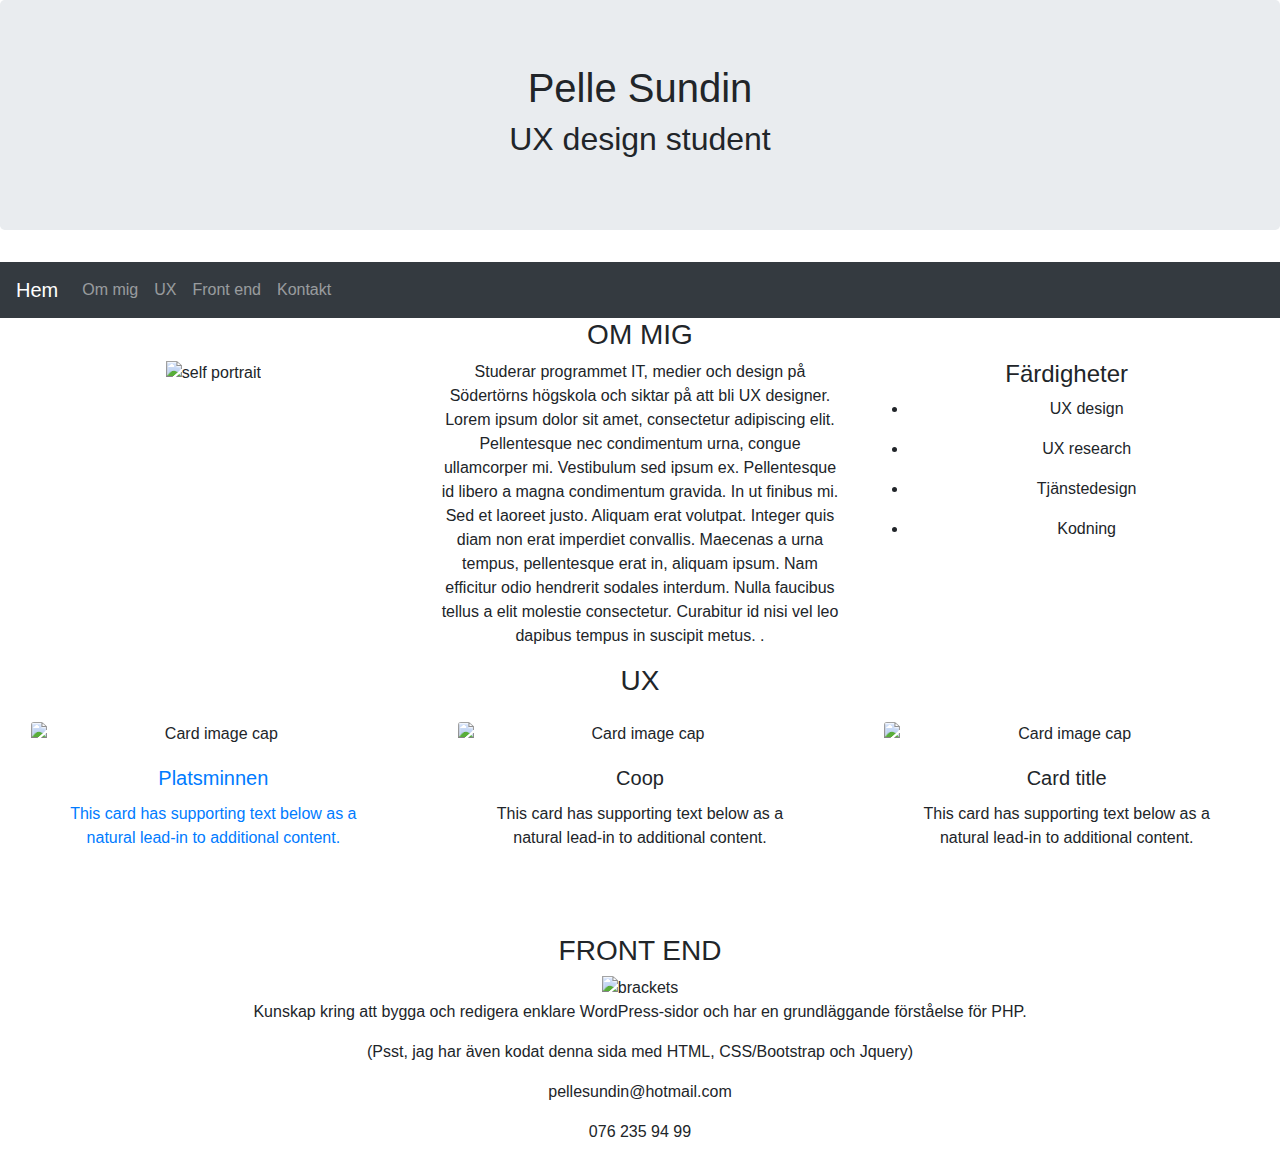
==== index.html @ eea547e1 "html upload" ====
<!doctype html>
<html lang="sv">

<head>
    <!-- Required meta tags -->
    <meta charset="utf-8">
    <meta name="viewport" content="width=device-width, initial-scale=1, shrink-to-fit=no">
    <title>Pelle Sundin</title>
    <link rel="stylesheet" href="style.css" />
    <!-- Latest compiled and minified CSS -->
    <link rel="stylesheet" href="https://maxcdn.bootstrapcdn.com/bootstrap/4.1.3/css/bootstrap.min.css">

    <!-- jQuery library -->
    <script src="https://ajax.googleapis.com/ajax/libs/jquery/3.3.1/jquery.min.js"></script>

    <!-- Popper JS -->
    <script src="https://cdnjs.cloudflare.com/ajax/libs/popper.js/1.14.3/umd/popper.min.js"></script>

    <!-- Latest compiled JavaScript -->
    <script src="https://maxcdn.bootstrapcdn.com/bootstrap/4.1.3/js/bootstrap.min.js"></script>
    <script src="myscripts.js"></script>
</head>

<body>
    <div id="header" class="jumbotron text-center">
        
        <h1>Pelle Sundin</h1>
        <h2>UX design student</h2>
    </div>

    <nav class="navbar navbar-expand-sm bg-dark navbar-dark sticky-top">
        <button class="navbar-toggler" type="button" data-toggle="collapse" data-target="#collapsibleNavbar">
            <span class="navbar-toggler-icon"></span>
        </button>
        <div class="collapse navbar-collapse" id="collapsibleNavbar">
            <a class="navbar-brand" href="#">Hem</a>
            <ul class="navbar-nav">
                <li class="nav-item"><a class="nav-link" href="#about">Om mig</a></li>
                <li class="nav-item"><a class="nav-link" href="#ux">UX</a></li>
                <li class="nav-item"><a class="nav-link" href="#code">Front end</a></li>
                <li class="nav-item"><a class="nav-link" href="#kontakt">Kontakt</a></li>
            </ul>
        </div>
    </nav>


    <div id="about" class="container-fluid text-center">
        <h3>OM MIG</h3>
            <div class="row fadein">
                <div class="col-sm-4 text-center front-content-3-col">
                    <img id="profilePic" src="pelle.png" alt="self portrait">
                </div>
            <div class="col-sm-4 text-center front-content-3-col">
                <p id="aboutP">Studerar programmet IT, medier och design på Södertörns högskola och siktar på att bli UX designer. Lorem
                    ipsum dolor sit amet, consectetur adipiscing elit. Pellentesque nec condimentum urna, congue ullamcorper
                    mi. Vestibulum sed ipsum ex. Pellentesque id libero a magna condimentum gravida. In ut finibus mi. Sed
                    et laoreet justo. Aliquam erat volutpat. Integer quis diam non erat imperdiet convallis. Maecenas a urna
                    tempus, pellentesque erat in, aliquam ipsum. Nam efficitur odio hendrerit sodales interdum. Nulla faucibus
                    tellus a elit molestie consectetur. Curabitur id nisi vel leo dapibus tempus in suscipit metus. .</p>
            </div>

            <div class="col-sm-4 front-content-3-col">
                <h4>Färdigheter</h4>
                <ul class="skills">
                    <li class="skill1"><p>UX design</p></li>
                    <li class="skill2"><p>UX research</p></li>
                    <li class="skill3"><p>Tjänstedesign</p></li>
                    <li class="skill4"><p>Kodning</p></li>
                </ul>
            </div>
        </div>
    </div>

    <div id="ux" class="container-fluid text-center">
        <h3>UX</h3>
        <div class="card-deck align-items-stretch">
              <div class="card shadow p-3 mb-5 bg-white rounded cardZoom border-0"> 
              <img  class="card-img-top" src="logos/platsminnen.png" alt="Card image cap">
              <div  class="card-body"><a href="ux1.html">
                <h5 class="card-title">Platsminnen</h5>
                <p class="card-text">This card has supporting text below as a natural lead-in to additional content.</p>
               
              </a> </div>
            </div>
            <div class="card shadow p-3 mb-5 bg-white rounded cardZoom border-0">
              <img id="coopImg" class="card-img-top" src="logos/coop.png" alt="Card image cap">
              <div class="card-body">
                <h5 class="card-title">Coop</h5>
                <p class="card-text">This card has supporting text below as a natural lead-in to additional content.</p>
              </div>
            </div>
            <div class="card shadow p-3 mb-5 bg-white rounded cardZoom border-0">
              <img class="card-img-top" src="logos/profile.png" alt="Card image cap">
              <div class="card-body">
                <h5 class="card-title">Card title</h5>
                <p class="card-text">This card has supporting text below as a natural lead-in to additional content.</p>
              </div>
            </div>
          </div>
    </div>
       <!-- <div class="row fadein">
            <div class="col-sm-4">
                <p>Studerar programmet IT, medier och design på Södertörns högskola och siktar på att bli UX designer.Studerar
                    programmet IT, medier och design på Södertörns högskola och siktar på att bli UX designer.Studerar programmet
                    IT, medier och design på Södertörns högskola och siktar på att bli UX designer.</p>
            </div>
        <div class="col-sm-4">
            <p>Studerar programmet IT, medier och design på Södertörns högskola och siktar på att bli UX designer.Studerar
                    programmet IT, medier och design på Södertörns högskola och siktar på att bli UX designer.Studerar programmet
                    IT, medier och design på Södertörns högskola och siktar på att bli UX designer.</p>
        </div>
        <div class="col-sm-4">
            <p>Studerar programmet IT, medier och design på Södertörns högskola och siktar på att bli UX designer.Studerar
                programmet IT, medier och design på Södertörns högskola och siktar på att bli UX designer.Studerar programmet
                IT, medier och design på Södertörns högskola och siktar på att bli UX designer.</p>
            </div>
        </div>
    </div> -->

    <div id="code" class="container-fluid text-center">
        <h3>FRONT END</h3>
        <div class="fadein">
            <img src="logos/code.png" alt="brackets">
            <p>Kunskap kring att bygga och redigera enklare WordPress-sidor och har en grundläggande förståelse för PHP.
                <br>
                <div class="fadein"><p>(Psst, jag har även kodat denna sida med HTML, CSS/Bootstrap och Jquery)</p>
            </div>
        </div>
    </div>      

    <footer class="container-fluid text-center">
        <p>pellesundin@hotmail.com</p>
        <p>076 235 94 99</p>
    </footer>
</body>

</html>
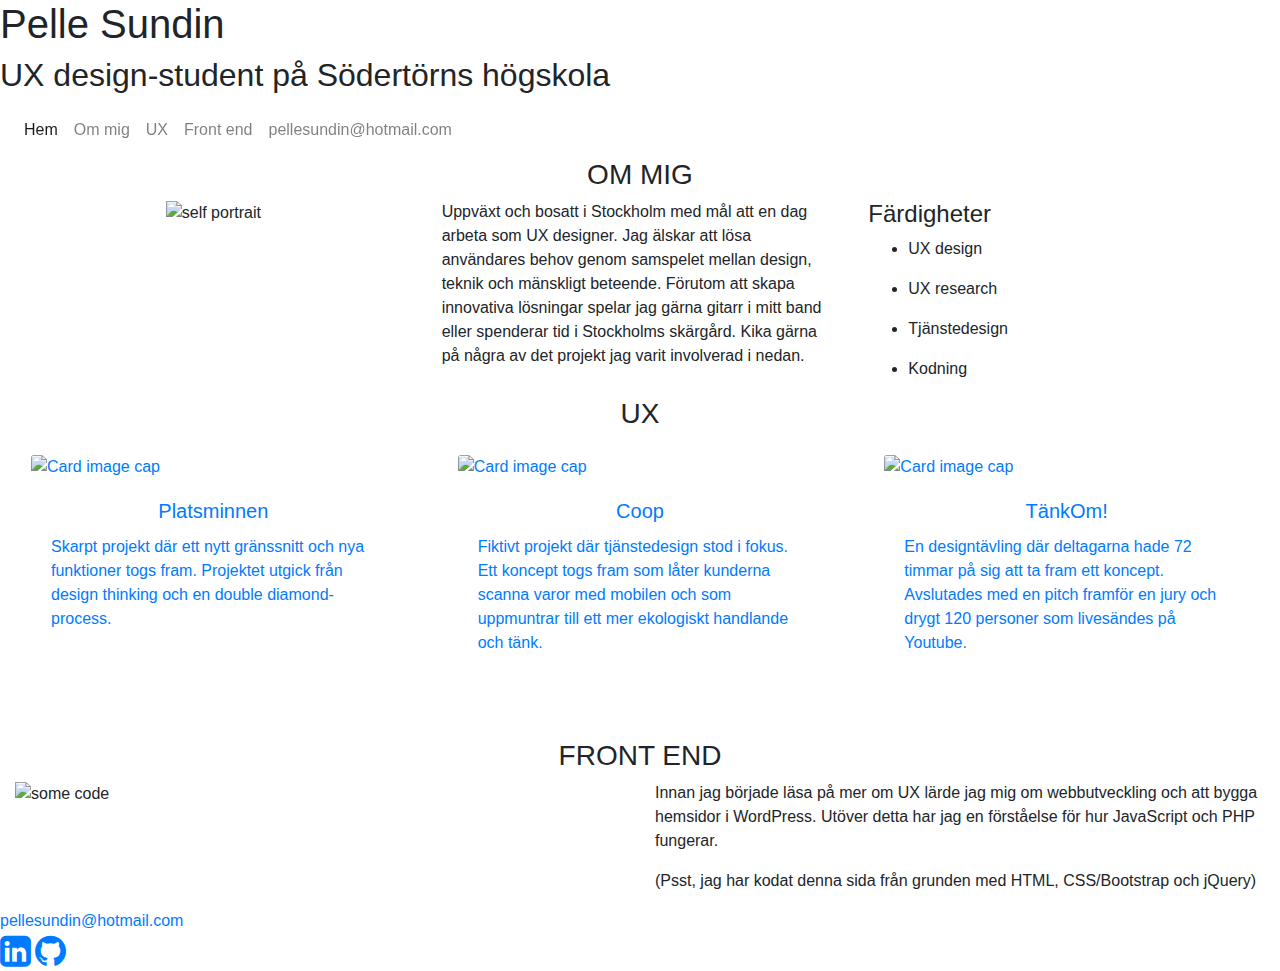
==== commit 1686ee6d: "html" ====
--- a/index.html
+++ b/index.html
@@ -7,6 +7,8 @@
     <meta name="viewport" content="width=device-width, initial-scale=1, shrink-to-fit=no">
     <title>Pelle Sundin</title>
     <link rel="stylesheet" href="style.css" />
+
+    <link rel="stylesheet" href="https://cdnjs.cloudflare.com/ajax/libs/font-awesome/4.7.0/css/font-awesome.min.css">
     <!-- Latest compiled and minified CSS -->
     <link rel="stylesheet" href="https://maxcdn.bootstrapcdn.com/bootstrap/4.1.3/css/bootstrap.min.css">
 
@@ -19,44 +21,49 @@
     <!-- Latest compiled JavaScript -->
     <script src="https://maxcdn.bootstrapcdn.com/bootstrap/4.1.3/js/bootstrap.min.js"></script>
     <script src="myscripts.js"></script>
+    <link href="https://fonts.googleapis.com/css?family=Nunito" rel="stylesheet">
+    <link href="https://fonts.googleapis.com/css?family=Slabo+27px" rel="stylesheet">
 </head>
 
-<body>
-    <div id="header" class="jumbotron text-center">
-        
-        <h1>Pelle Sundin</h1>
-        <h2>UX design student</h2>
+<body data-spy="scroll" data-target=".navbar" data-offset="50">
+    
+   <div id ="headerPoint" class="header headerFade">
+       <div class="headerText">
+            <h1>Pelle Sundin</h1>
+            <h2>UX design-student på Södertörns högskola</h2>
+       </div>
     </div>
 
-    <nav class="navbar navbar-expand-sm bg-dark navbar-dark sticky-top">
+    <nav class="navbar navbar-expand-sm navbar-light sticky-top navFade">
         <button class="navbar-toggler" type="button" data-toggle="collapse" data-target="#collapsibleNavbar">
             <span class="navbar-toggler-icon"></span>
         </button>
         <div class="collapse navbar-collapse" id="collapsibleNavbar">
-            <a class="navbar-brand" href="#">Hem</a>
             <ul class="navbar-nav">
+                <li class="nav-item"><a class="nav-link active" href="#headerPoint">Hem</a></li>
                 <li class="nav-item"><a class="nav-link" href="#about">Om mig</a></li>
                 <li class="nav-item"><a class="nav-link" href="#ux">UX</a></li>
+               <!-- <li class="nav-item"><a class="nav-link" href="#illustrations">Illustrationer</a></li> -->
                 <li class="nav-item"><a class="nav-link" href="#code">Front end</a></li>
-                <li class="nav-item"><a class="nav-link" href="#kontakt">Kontakt</a></li>
+                <li id="mail" class="nav-item"><a class="nav-link" href="mailto:pellesundin@hotmail.com">pellesundin@hotmail.com</a></li>
             </ul>
         </div>
     </nav>
 
 
-    <div id="about" class="container-fluid text-center">
-        <h3>OM MIG</h3>
+    <div id="about" class="container-fluid">
+        <h3 class="text-center delayedFade">OM MIG</h3>
             <div class="row fadein">
                 <div class="col-sm-4 text-center front-content-3-col">
-                    <img id="profilePic" src="pelle.png" alt="self portrait">
+                    <img id="profilePic" class="img-fluid" src="pelle.png" alt="self portrait">
                 </div>
-            <div class="col-sm-4 text-center front-content-3-col">
-                <p id="aboutP">Studerar programmet IT, medier och design på Södertörns högskola och siktar på att bli UX designer. Lorem
-                    ipsum dolor sit amet, consectetur adipiscing elit. Pellentesque nec condimentum urna, congue ullamcorper
-                    mi. Vestibulum sed ipsum ex. Pellentesque id libero a magna condimentum gravida. In ut finibus mi. Sed
-                    et laoreet justo. Aliquam erat volutpat. Integer quis diam non erat imperdiet convallis. Maecenas a urna
-                    tempus, pellentesque erat in, aliquam ipsum. Nam efficitur odio hendrerit sodales interdum. Nulla faucibus
-                    tellus a elit molestie consectetur. Curabitur id nisi vel leo dapibus tempus in suscipit metus. .</p>
+            <div class="col-sm-4 front-content-3-col">
+                <p id="aboutP">Uppväxt och bosatt i Stockholm med mål att en dag arbeta som UX designer.
+                    Jag älskar att lösa användares behov genom samspelet mellan design, teknik och 
+                    mänskligt beteende. Förutom att skapa innovativa lösningar spelar jag gärna gitarr 
+                    i mitt band eller spenderar tid i Stockholms skärgård. Kika gärna på några av det
+                    projekt jag varit involverad i nedan.                   
+                </p>
             </div>
 
             <div class="col-sm-4 front-content-3-col">
@@ -71,66 +78,73 @@
         </div>
     </div>
 
-    <div id="ux" class="container-fluid text-center">
-        <h3>UX</h3>
-        <div class="card-deck align-items-stretch">
-              <div class="card shadow p-3 mb-5 bg-white rounded cardZoom border-0"> 
-              <img  class="card-img-top" src="logos/platsminnen.png" alt="Card image cap">
-              <div  class="card-body"><a href="ux1.html">
-                <h5 class="card-title">Platsminnen</h5>
-                <p class="card-text">This card has supporting text below as a natural lead-in to additional content.</p>
-               
-              </a> </div>
+    <div id="ux" class="container-fluid">
+        <h3 class="text-center">UX</h3>
+        <div class="card-deck align-items-stretch fadein">
+            <div class="card shadow p-3 mb-5 bg-white rounded cardZoom border-0"> 
+            <a href="#page/ux1.html"><img  class="card-img-top" src="logos/platsminnen.png" alt="Card image cap">
+            <div  class="card-body">
+                <h5 class="card-title text-center">Platsminnen</h5>
+                <p class="card-text">Skarpt projekt där ett nytt gränssnitt och nya funktioner togs fram.
+                    Projektet utgick från design thinking och en double diamond-process.
+                </p>
             </div>
-            <div class="card shadow p-3 mb-5 bg-white rounded cardZoom border-0">
-              <img id="coopImg" class="card-img-top" src="logos/coop.png" alt="Card image cap">
+            </a>
+       
+    </div>
+    <div class="card shadow p-3 mb-5 bg-white rounded cardZoom border-0">
+        <a href="#page/ux2.html"><img class="card-img-top" src="logos/coop.png" alt="Card image cap">
+        <div class="card-body">
+            <h5 class="card-title text-center">Coop</h5>
+            <p class="card-text">Fiktivt projekt där tjänstedesign stod i fokus. Ett koncept togs fram som 
+                låter kunderna scanna varor med mobilen och som uppmuntrar till ett mer ekologiskt handlande och tänk.
+            </p>
+        </div>
+        </a>
+       
+    </div>
+    <div class="card shadow p-3 mb-5 bg-white rounded cardZoom border-0">
+              <a href="#page/ux3.html"><img class="card-img-top" src="logos/tavling.jpg" alt="Card image cap">
               <div class="card-body">
-                <h5 class="card-title">Coop</h5>
-                <p class="card-text">This card has supporting text below as a natural lead-in to additional content.</p>
+                <h5 class="card-title text-center">TänkOm!</h5>
+                <p class="card-text">En designtävling där deltagarna hade 72 timmar på sig att ta fram ett koncept. Avslutades med en pitch framför en jury 
+                    och drygt 120 personer som livesändes på Youtube.
+                </p>
               </div>
-            </div>
-            <div class="card shadow p-3 mb-5 bg-white rounded cardZoom border-0">
-              <img class="card-img-top" src="logos/profile.png" alt="Card image cap">
-              <div class="card-body">
-                <h5 class="card-title">Card title</h5>
-                <p class="card-text">This card has supporting text below as a natural lead-in to additional content.</p>
-              </div>
+              </a>  
+           
             </div>
           </div>
     </div>
-       <!-- <div class="row fadein">
-            <div class="col-sm-4">
-                <p>Studerar programmet IT, medier och design på Södertörns högskola och siktar på att bli UX designer.Studerar
-                    programmet IT, medier och design på Södertörns högskola och siktar på att bli UX designer.Studerar programmet
-                    IT, medier och design på Södertörns högskola och siktar på att bli UX designer.</p>
+
+    <div id="code" class="container-fluid">
+        <h3 class="text-center">FRONT END</h3>
+        <div class="row fadein">
+            <div class="col-sm-6 codeImg">
+            <img id="codeImg" class="img-fluid" src="logos/code.jpg" alt="some code">
             </div>
-        <div class="col-sm-4">
-            <p>Studerar programmet IT, medier och design på Södertörns högskola och siktar på att bli UX designer.Studerar
-                    programmet IT, medier och design på Södertörns högskola och siktar på att bli UX designer.Studerar programmet
-                    IT, medier och design på Södertörns högskola och siktar på att bli UX designer.</p>
+            <div class="col-sm-6 codeText">
+            <p>Innan jag började läsa på mer om UX lärde jag mig om webbutveckling och att bygga hemsidor i WordPress. Utöver detta har jag en förståelse för hur JavaScript och PHP fungerar.</p>
+             <p>(Psst, jag har kodat denna sida från grunden med HTML, CSS/Bootstrap och jQuery)</p>
         </div>
-        <div class="col-sm-4">
-            <p>Studerar programmet IT, medier och design på Södertörns högskola och siktar på att bli UX designer.Studerar
-                programmet IT, medier och design på Södertörns högskola och siktar på att bli UX designer.Studerar programmet
-                IT, medier och design på Södertörns högskola och siktar på att bli UX designer.</p>
             </div>
+    </div>   
+
+    <footer>
+        <div class="contact">
+            <a id="footerMail" class="contact" href="mailto:pellesundin@hotmail.com">pellesundin@hotmail.com</a>
         </div>
-    </div> -->
-
-    <div id="code" class="container-fluid text-center">
-        <h3>FRONT END</h3>
-        <div class="fadein">
-            <img src="logos/code.png" alt="brackets">
-            <p>Kunskap kring att bygga och redigera enklare WordPress-sidor och har en grundläggande förståelse för PHP.
-                <br>
-                <div class="fadein"><p>(Psst, jag har även kodat denna sida med HTML, CSS/Bootstrap och Jquery)</p>
-            </div>
+        <div id="icons" class="contact">
+            <span id="socialIcons">
+            <a href="https://www.linkedin.com/in/pelle-sundin/" target="_blank">
+            <i id ="linkedin" class="fa fa-linkedin-square" style="font-size:36px"></i>
+            </a></span>
+            <span>
+            <a href="https://github.com/spelles" target="_blank">
+            <i class="fa fa-github" style="font-size:36px"></i>
+            </a>
+            </span>
         </div>
-    </div>      
-
-    <footer class="container-fluid text-center">
-        <p>pellesundin@hotmail.com</p>
-        <p>076 235 94 99</p>
     </footer>
 </body>
 
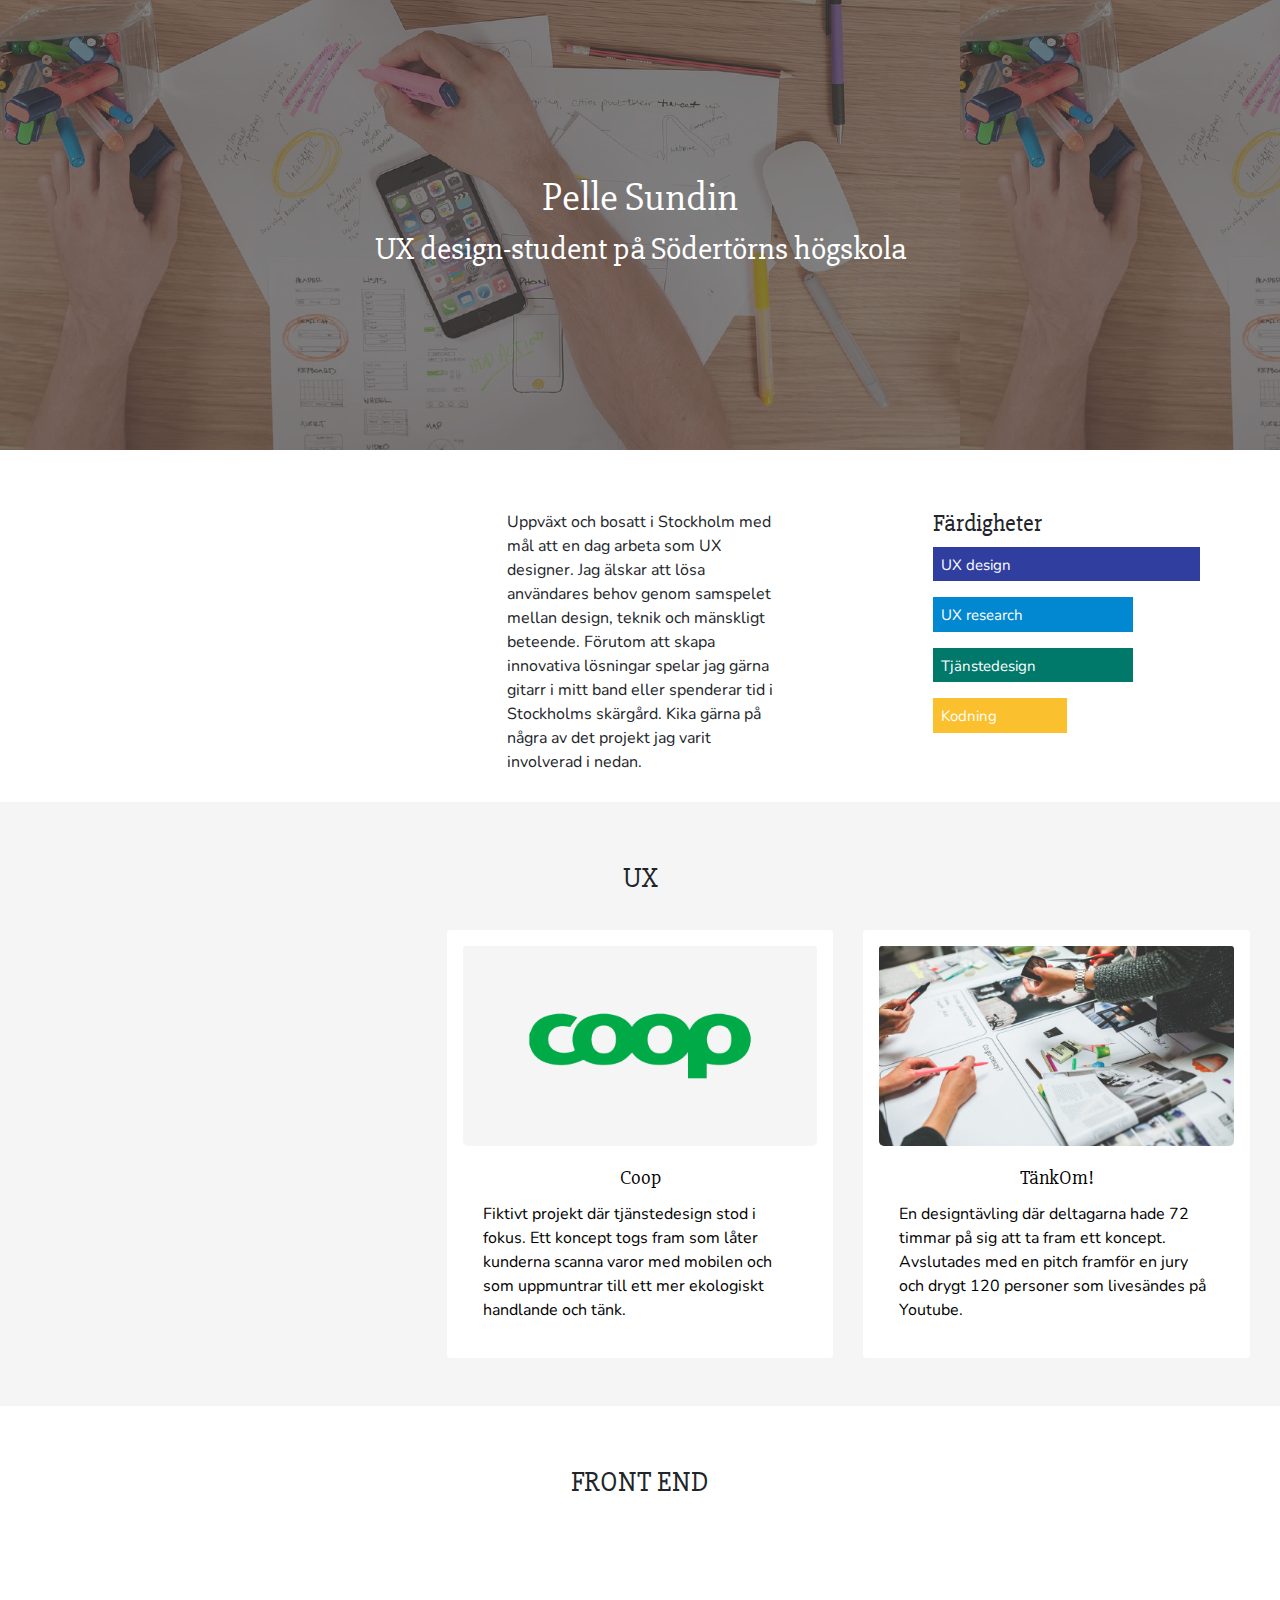
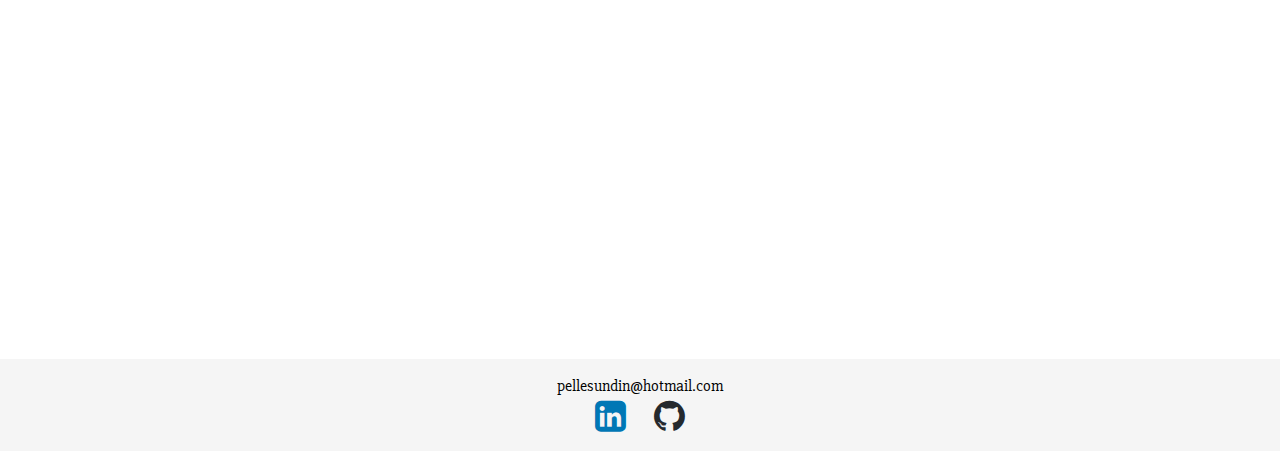
==== commit 68811f5c: "html fixed fadein" ====
--- a/index.html
+++ b/index.html
@@ -4,7 +4,7 @@
 <head>
     <!-- Required meta tags -->
     <meta charset="utf-8">
-    <meta name="viewport" content="width=device-width, initial-scale=1, shrink-to-fit=no">
+    <meta name="viewport" content="width=device-width, initial-scale=1.0, maximum-scale=1.0, user-scalable=no" />
     <title>Pelle Sundin</title>
     <link rel="stylesheet" href="style.css" />
 
@@ -53,8 +53,8 @@
 
     <div id="about" class="container-fluid">
         <h3 class="text-center delayedFade">OM MIG</h3>
-            <div class="row fadein">
-                <div class="col-sm-4 text-center front-content-3-col">
+            <div class="row">
+                <div class="col-sm-4 text-center front-content-3-col fadein">
                     <img id="profilePic" class="img-fluid" src="pelle.png" alt="self portrait">
                 </div>
             <div class="col-sm-4 front-content-3-col">
@@ -80,8 +80,8 @@
 
     <div id="ux" class="container-fluid">
         <h3 class="text-center">UX</h3>
-        <div class="card-deck align-items-stretch fadein">
-            <div class="card shadow p-3 mb-5 bg-white rounded cardZoom border-0"> 
+        <div class="card-deck align-items-stretch">
+            <div class="card shadow p-3 mb-5 bg-white rounded cardZoom border-0 fadein"> 
             <a href="#page/ux1.html"><img  class="card-img-top" src="logos/platsminnen.png" alt="Card image cap">
             <div  class="card-body">
                 <h5 class="card-title text-center">Platsminnen</h5>
--- a/style.css
+++ b/style.css
@@ -0,0 +1,254 @@
+html {
+    scroll-behavior: smooth; 
+}
+
+* {
+    box-sizing: border-box;
+}
+
+a:visited {
+    text-decoration: none;
+}
+
+h1, h2, h3, h4, a:link {
+    font-family: 'Slabo 27px', serif !important;
+}
+
+p {
+    font-family: 'Nunito', sans-serif !important;
+}
+
+.header {
+ /* The image used */
+ background-image: url("logos/headerDesk.png");
+
+ /* Set a specific height */
+    min-height: 450px; 
+
+ /* Create the parallax scrolling effect */
+    position: relative;
+    text-align: center;
+    color: white;
+}
+
+.headerText {
+    display: inline-block;
+    color: #ffffff;
+    position: absolute;
+    top: 50%;
+    transform: translate(-50%, -50%);
+}
+
+#headerText {
+    color: black;
+    position: absolute;
+    top: 50%;
+    left: 50%;
+    transform: translate(-50%, -50%);
+}
+
+#headerImg {
+    opacity: 0.5;
+    background-color: #000000;
+}
+
+.navbar {
+background-color: #e3f2fd;
+}
+
+.navbar-expand-sm .navbar-nav .nav-link {
+    padding-left: 1.5em !important;
+    padding-right: 1.5em !important;
+}
+
+.active  {
+    border-bottom: 2px solid black !important;
+}
+
+#profilePic {
+    border-radius: 50%;
+    margin-bottom: 25px;
+}
+
+#about, #code, #ux {
+    padding-top: 60px;
+}
+
+h3 {
+    margin-bottom: 35px !important;
+}
+
+.skills {
+    list-style-type: none;
+    margin: 0;
+    padding: 0;
+}
+
+.skills p {
+    color: white;
+    padding: 7px 10px 5px 15px;
+    font-size: 15px;
+}
+
+.skill1 p, .skill2 p, .skill3 p, .skill4 p {
+    margin-left: -0.5em;
+}
+
+.skill1 {
+    background: #303f9f;
+    width: 100%;
+}
+
+.skill2 {
+    background: #0288d1;
+    width: 75%;
+}
+
+.skill3 {
+    background: #00796b;
+    width: 75%;
+    
+}
+
+.skill4 {
+    background: #fbc02d;
+    width: 50%;
+}
+
+.fadein {
+    opacity: 0;
+}
+
+#ux {
+    background-color: #f5f5f5;
+}
+
+.cardZoom {
+    transition: transform .4s;
+}
+
+.cardZoom:hover {
+    -ms-transform: scale(1.03); /* IE 9 */
+    -webkit-transform: scale(1.03); /* Safari 3-8 */
+    transform: scale(1.03);
+}
+
+.card-img-top {
+    border-radius: 5px;
+}
+
+a:link {
+    color: #000000;
+}
+
+.card-text {
+    color: #000000;
+}
+
+.card a:hover, .card-title a:hover {
+    text-decoration: none;
+    color: #000000;
+}
+
+#codeImg {
+    border-radius: 5px;
+}
+
+.contact {
+    text-align: center;
+}
+
+.fa-linkedin-square {
+    color: #0077b5;
+}
+
+.fa-github {
+    color: #24292e;
+}
+
+#icons a:hover {
+    opacity: .6;
+    text-decoration: none !important;
+}
+
+footer {
+    background-color: #f5f5f5;
+    margin-top: 35px;
+    padding-top: 15px;
+    padding-bottom: 15px;
+}
+
+#socialIcons {
+    margin-right: 25px;
+}
+
+/*          Laptopt         */
+@media (min-width: 992px) {
+    .col-sm-4 {
+        padding-right: 80px !important;
+        padding-left: 80px !important;
+    }
+
+    .card-deck {
+        margin-right: 10% !important;
+        margin-left: 10% !important;
+    }
+
+    .codeImg {
+        padding-left: 40px !important;
+    }
+
+    .codeText {
+        padding-right: 70px !important;
+    }
+}
+
+/*          Tablet          */
+@media (min-width: 768px) {
+    .card-deck {
+        margin-right: 0 !important;
+        margin-left: 0 !important;
+    }
+    
+    .card-deck .card {
+        margin-right: 0;
+        margin-left: 0;
+    }
+}
+
+
+/*          Phone           */
+@media (max-width: 576px) {
+    .col-sm-4 {
+        padding-right: 34px !important;
+        padding-left: 34px !important;
+    }
+}
+
+/* Ux pages, text and image */
+
+#processImgLeft, #processTextLeft {
+    padding-left: 100px;
+}
+
+#processTextRight, #processImgRight {
+    padding-right: 100px;
+}
+
+.uxImg {
+    width: 85% !important;
+    border-radius: 5px;
+}
+
+.uxPadding {
+    margin-top: 60px;
+    margin-bottom: 60px;
+}
+
+.backArrow {
+    margin-left: 10px;
+}
+
+hr {
+    width: 92%;
+}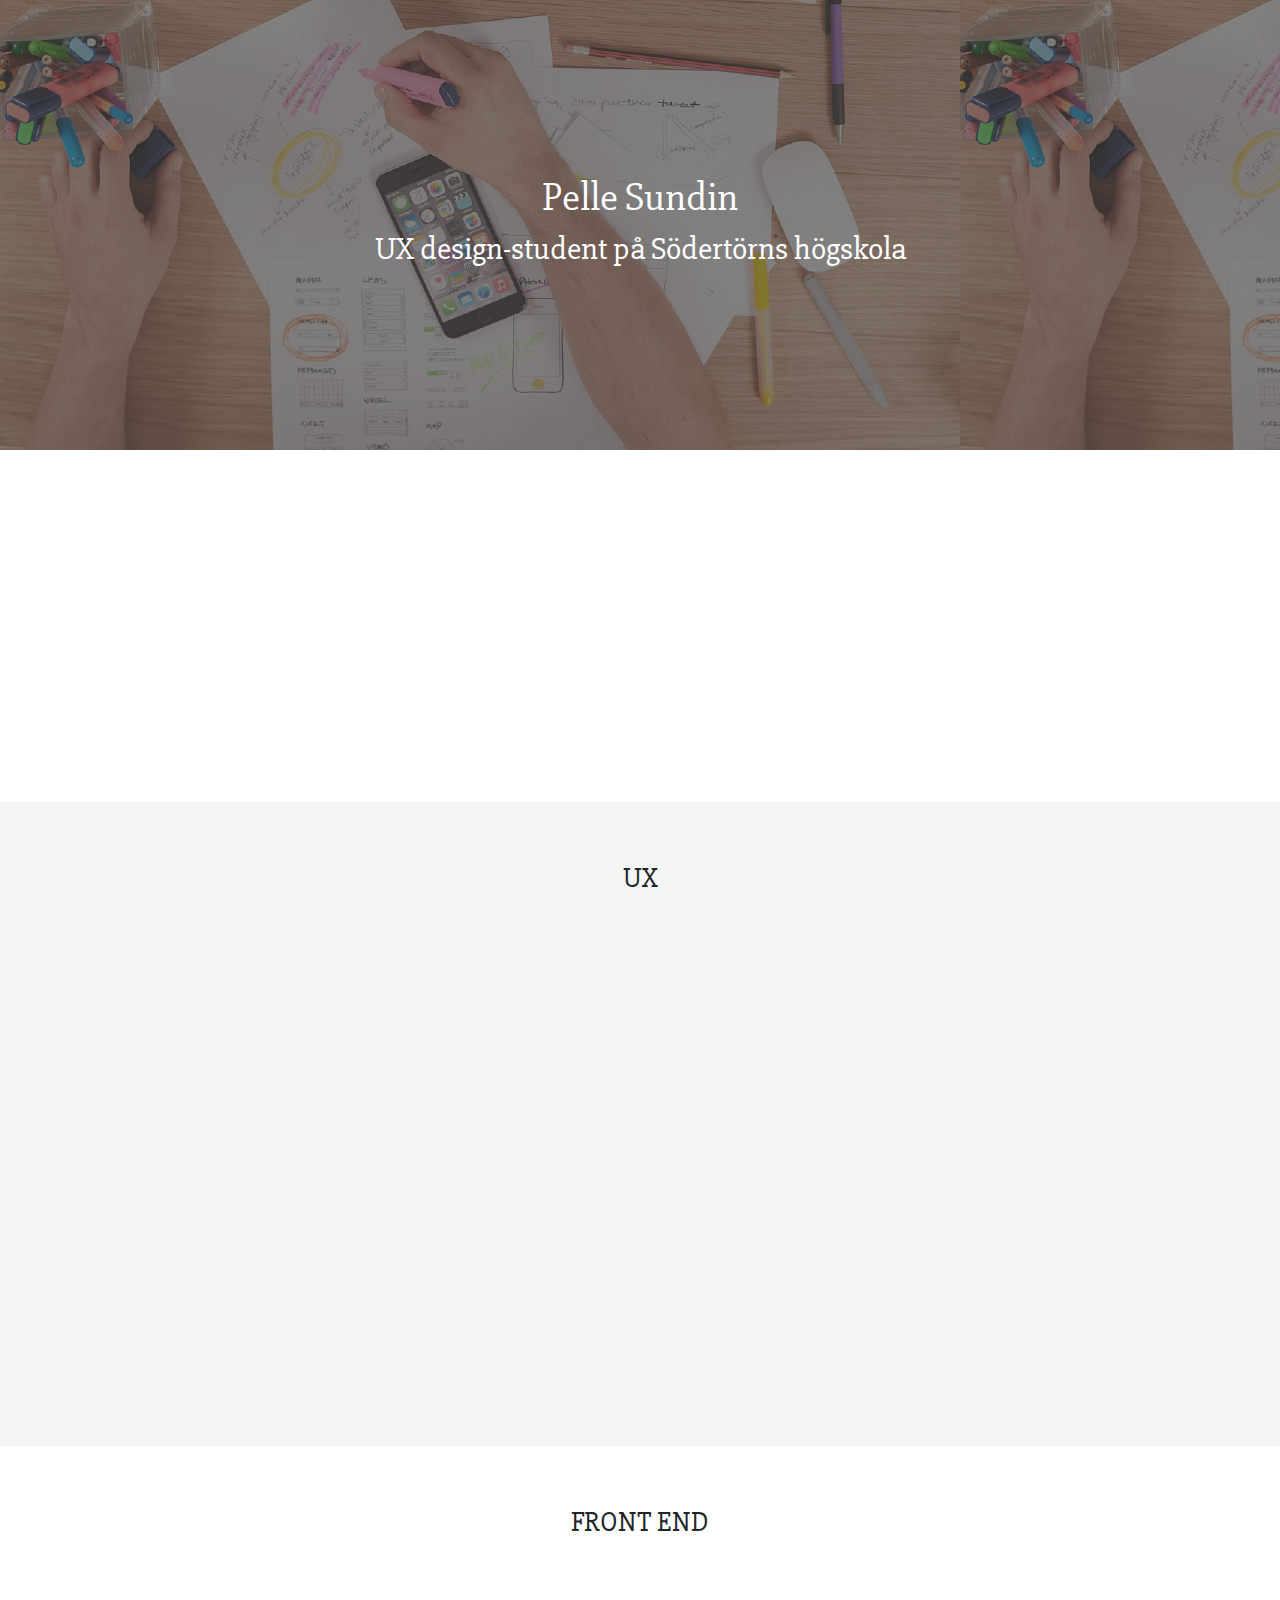
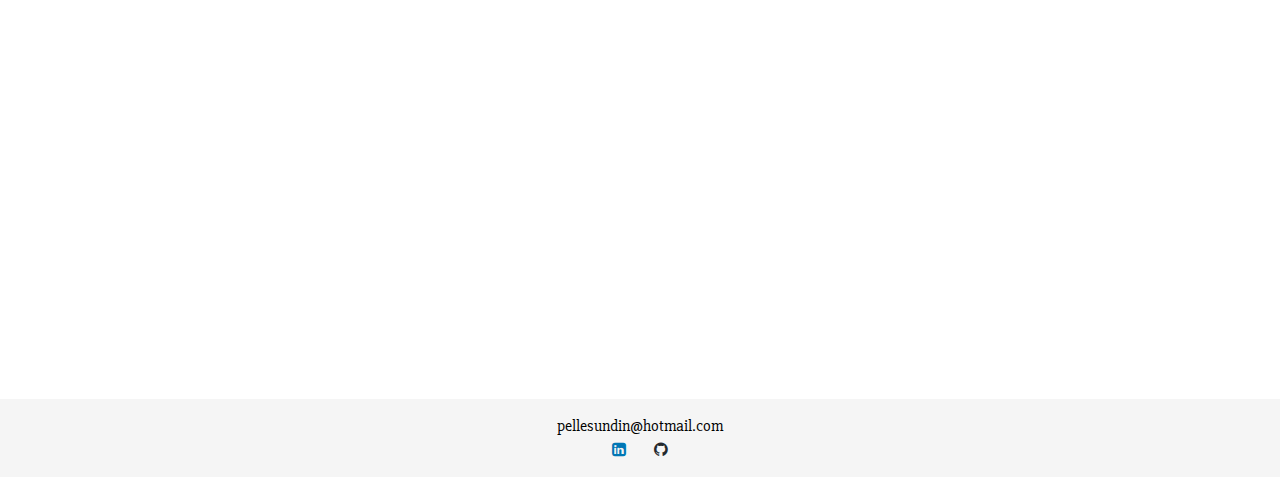
==== commit d22068fa: "fixed home id" ====
--- a/index.html
+++ b/index.html
@@ -27,7 +27,7 @@
 
 <body data-spy="scroll" data-target=".navbar" data-offset="50">
     
-   <div id ="headerPoint" class="header headerFade">
+   <div id ="home" class="header headerFade">
        <div class="headerText">
             <h1>Pelle Sundin</h1>
             <h2>UX design-student på Södertörns högskola</h2>
@@ -40,10 +40,9 @@
         </button>
         <div class="collapse navbar-collapse" id="collapsibleNavbar">
             <ul class="navbar-nav">
-                <li class="nav-item"><a class="nav-link active" href="#headerPoint">Hem</a></li>
+                <li class="nav-item"><a class="nav-link active" href="#home">Hem</a></li>
                 <li class="nav-item"><a class="nav-link" href="#about">Om mig</a></li>
                 <li class="nav-item"><a class="nav-link" href="#ux">UX</a></li>
-               <!-- <li class="nav-item"><a class="nav-link" href="#illustrations">Illustrationer</a></li> -->
                 <li class="nav-item"><a class="nav-link" href="#code">Front end</a></li>
                 <li id="mail" class="nav-item"><a class="nav-link" href="mailto:pellesundin@hotmail.com">pellesundin@hotmail.com</a></li>
             </ul>
@@ -57,77 +56,80 @@
                 <div class="col-sm-4 text-center front-content-3-col fadein">
                     <img id="profilePic" class="img-fluid" src="pelle.png" alt="self portrait">
                 </div>
-            <div class="col-sm-4 front-content-3-col">
-                <p id="aboutP">Uppväxt och bosatt i Stockholm med mål att en dag arbeta som UX designer.
+                <div class="col-sm-4 front-content-3-col fadein">
+                    <p id="aboutP">Uppväxt och bosatt i Stockholm med mål att en dag arbeta som UX designer.
                     Jag älskar att lösa användares behov genom samspelet mellan design, teknik och 
                     mänskligt beteende. Förutom att skapa innovativa lösningar spelar jag gärna gitarr 
                     i mitt band eller spenderar tid i Stockholms skärgård. Kika gärna på några av det
                     projekt jag varit involverad i nedan.                   
-                </p>
-            </div>
+                    </p>
+                </div>
 
-            <div class="col-sm-4 front-content-3-col">
-                <h4>Färdigheter</h4>
-                <ul class="skills">
-                    <li class="skill1"><p>UX design</p></li>
-                    <li class="skill2"><p>UX research</p></li>
-                    <li class="skill3"><p>Tjänstedesign</p></li>
-                    <li class="skill4"><p>Kodning</p></li>
-                </ul>
+                <div class="col-sm-4 front-content-3-col fadein">
+                    <h4>Färdigheter</h4>
+                    <ul class="skills">
+                        <li class="skill1"><p>UX design</p></li>
+                        <li class="skill2"><p>UX research</p></li>
+                        <li class="skill3"><p>Tjänstedesign</p></li>
+                        <li class="skill4"><p>Kodning</p></li>
+                    </ul>
+                </div>
             </div>
         </div>
-    </div>
 
-    <div id="ux" class="container-fluid">
-        <h3 class="text-center">UX</h3>
-        <div class="card-deck align-items-stretch">
-            <div class="card shadow p-3 mb-5 bg-white rounded cardZoom border-0 fadein"> 
-            <a href="#page/ux1.html"><img  class="card-img-top" src="logos/platsminnen.png" alt="Card image cap">
-            <div  class="card-body">
-                <h5 class="card-title text-center">Platsminnen</h5>
-                <p class="card-text">Skarpt projekt där ett nytt gränssnitt och nya funktioner togs fram.
-                    Projektet utgick från design thinking och en double diamond-process.
-                </p>
+        <div id="ux" class="container-fluid">
+            <h3 class="text-center">UX</h3>
+            <div class="card-deck align-items-stretch">
+                <div class="card shadow p-3 mb-5 bg-white rounded cardZoom border-0 fadein"> 
+                    <a href="#page/ux1.html">
+                        <img  class="card-img-top" src="logos/platsminnen.png" alt="Card image cap">
+                        <div class="card-body">
+                            <h5 class="card-title text-center">Platsminnen</h5>
+                            <p class="card-text">Skarpt projekt där ett nytt gränssnitt och nya funktioner togs fram.
+                            Projektet utgick från design thinking och en double diamond-process.
+                            </p>
+                            <p class="card-text"><small class="text-muted">Mer info kommer snart</small></p>
+                        </div>
+                    </a>   
+                </div>
+
+            <div class="card shadow p-3 mb-5 bg-white rounded cardZoom border-0 fadein">
+                <a href="#page/ux2.html">
+                    <img class="card-img-top" src="logos/coop.png" alt="Card image cap">
+                    <div class="card-body">
+                        <h5 class="card-title text-center">Coop</h5>
+                        <p class="card-text">Fiktivt projekt där tjänstedesign stod i fokus. Ett koncept togs fram som 
+                        låter kunderna scanna varor med mobilen och som uppmuntrar till ett mer ekologiskt handlande och tänk.
+                        </p>
+                        <p class="card-text"><small class="text-muted">Mer info kommer snart</small></p>
+                    </div>
+                </a>
             </div>
-            </a>
-       
-    </div>
-    <div class="card shadow p-3 mb-5 bg-white rounded cardZoom border-0">
-        <a href="#page/ux2.html"><img class="card-img-top" src="logos/coop.png" alt="Card image cap">
-        <div class="card-body">
-            <h5 class="card-title text-center">Coop</h5>
-            <p class="card-text">Fiktivt projekt där tjänstedesign stod i fokus. Ett koncept togs fram som 
-                låter kunderna scanna varor med mobilen och som uppmuntrar till ett mer ekologiskt handlande och tänk.
-            </p>
+            <div class="card shadow p-3 mb-5 bg-white rounded cardZoom border-0 fadein">
+                <a href="#page/ux3.html"><img class="card-img-top" src="logos/tavling.jpg" alt="Card image cap">
+                    <div class="card-body">
+                        <h5 class="card-title text-center">TänkOm!</h5>
+                        <p class="card-text">En designtävling där deltagarna hade 72 timmar på sig att ta fram ett koncept. Avslutades med en pitch framför en jury 
+                        och drygt 120 personer som livesändes på Youtube.
+                        </p>
+                        <p class="card-text"><small class="text-muted">Mer info kommer snart</small></p>
+                    </div>
+                </a>    
+            </div>
         </div>
-        </a>
-       
-    </div>
-    <div class="card shadow p-3 mb-5 bg-white rounded cardZoom border-0">
-              <a href="#page/ux3.html"><img class="card-img-top" src="logos/tavling.jpg" alt="Card image cap">
-              <div class="card-body">
-                <h5 class="card-title text-center">TänkOm!</h5>
-                <p class="card-text">En designtävling där deltagarna hade 72 timmar på sig att ta fram ett koncept. Avslutades med en pitch framför en jury 
-                    och drygt 120 personer som livesändes på Youtube.
-                </p>
-              </div>
-              </a>  
-           
-            </div>
-          </div>
     </div>
 
     <div id="code" class="container-fluid">
         <h3 class="text-center">FRONT END</h3>
         <div class="row fadein">
-            <div class="col-sm-6 codeImg">
-            <img id="codeImg" class="img-fluid" src="logos/code.jpg" alt="some code">
+            <div class="col-sm-6 codeImg fadein">
+                <img id="codeImg" class="img-fluid" src="logos/code.jpg" alt="some code">
             </div>
-            <div class="col-sm-6 codeText">
-            <p>Innan jag började läsa på mer om UX lärde jag mig om webbutveckling och att bygga hemsidor i WordPress. Utöver detta har jag en förståelse för hur JavaScript och PHP fungerar.</p>
-             <p>(Psst, jag har kodat denna sida från grunden med HTML, CSS/Bootstrap och jQuery)</p>
+            <div class="col-sm-6 codeText fadein">
+                <p>Innan jag började läsa på mer om UX lärde jag mig om webbutveckling och att bygga hemsidor i WordPress. Utöver detta har jag en förståelse för hur JavaScript och PHP fungerar.</p>
+                <p>(Psst, jag har kodat denna sida från grunden med HTML, CSS/Bootstrap och jQuery)</p>
+            </div>
         </div>
-            </div>
     </div>   
 
     <footer>
@@ -136,13 +138,14 @@
         </div>
         <div id="icons" class="contact">
             <span id="socialIcons">
-            <a href="https://www.linkedin.com/in/pelle-sundin/" target="_blank">
-            <i id ="linkedin" class="fa fa-linkedin-square" style="font-size:36px"></i>
-            </a></span>
+                <a href="https://www.linkedin.com/in/pelle-sundin/" target="_blank">
+                    <i id ="linkedin" class="fa fa-linkedin-square iconsize"></i>
+                </a>
+            </span>
             <span>
-            <a href="https://github.com/spelles" target="_blank">
-            <i class="fa fa-github" style="font-size:36px"></i>
-            </a>
+                <a href="https://github.com/spelles" target="_blank">
+                    <i class="fa fa-github iconsize"></i>
+                </a>
             </span>
         </div>
     </footer>
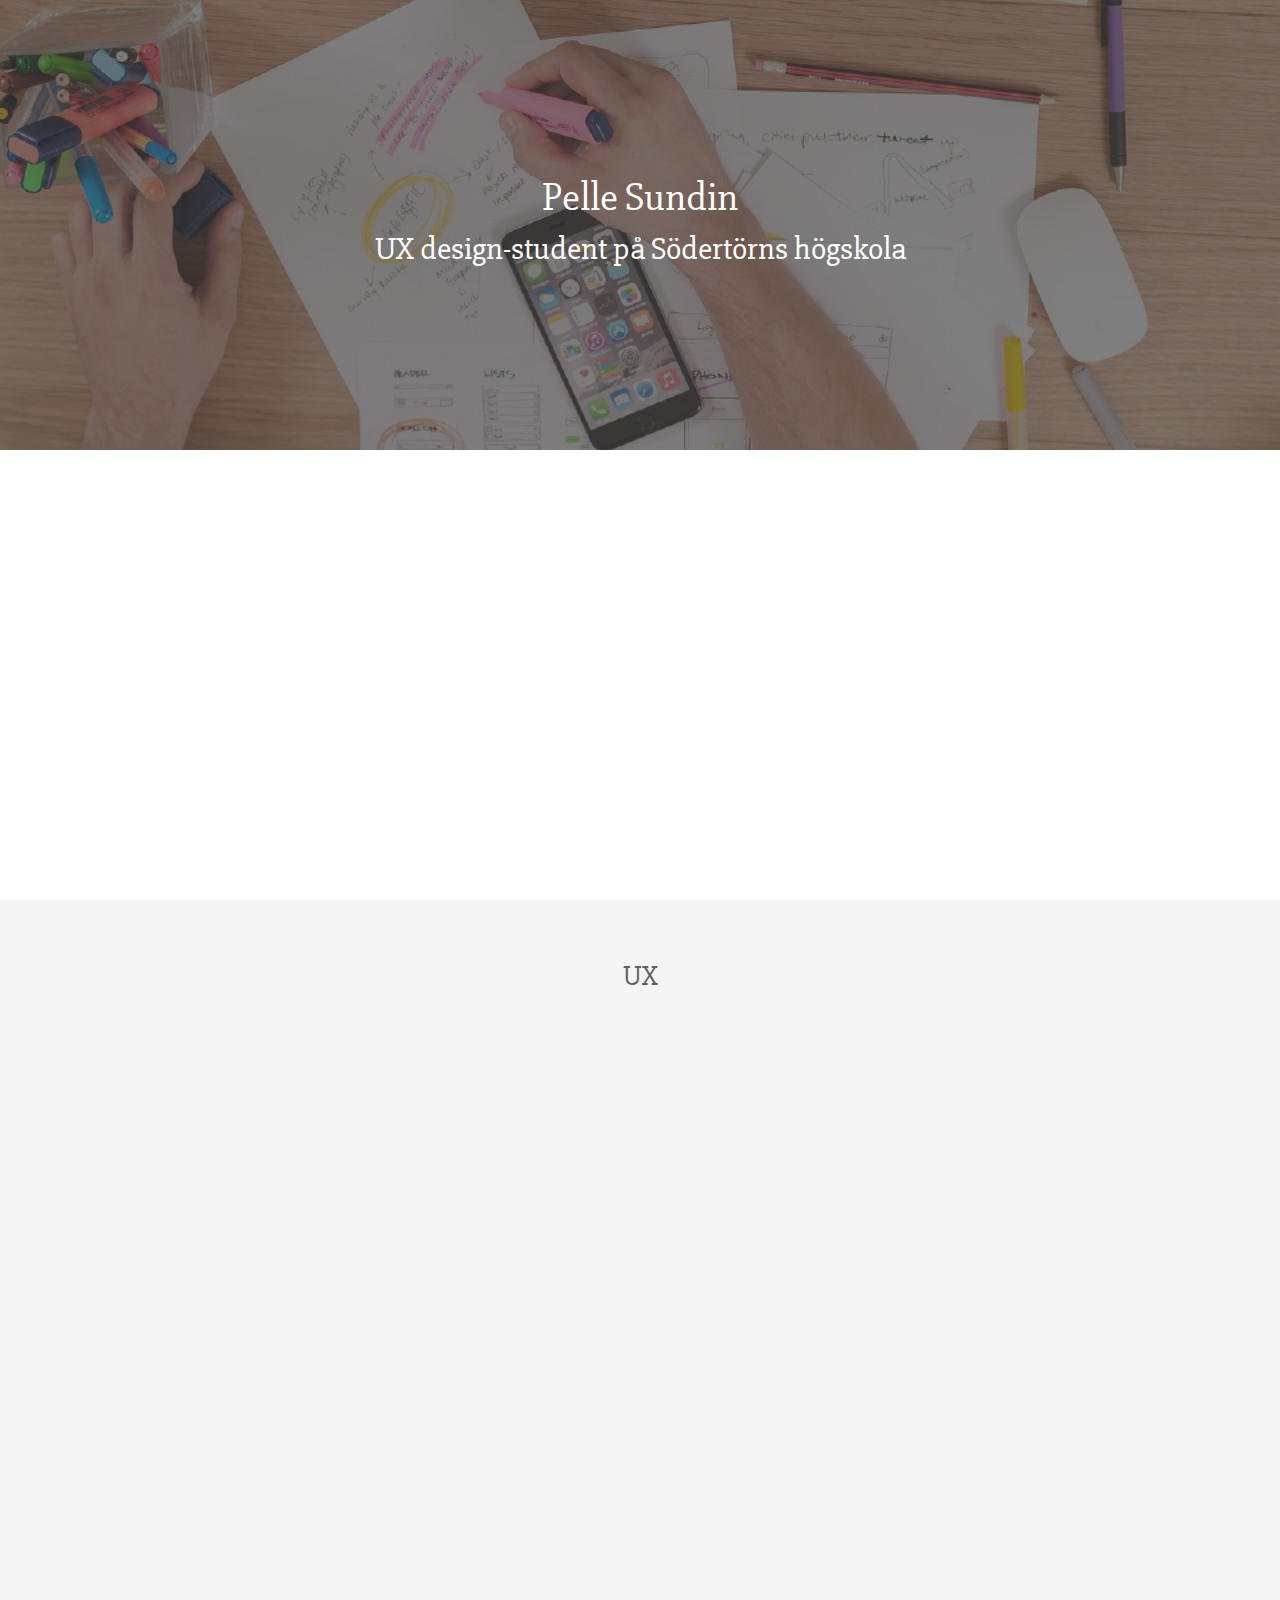
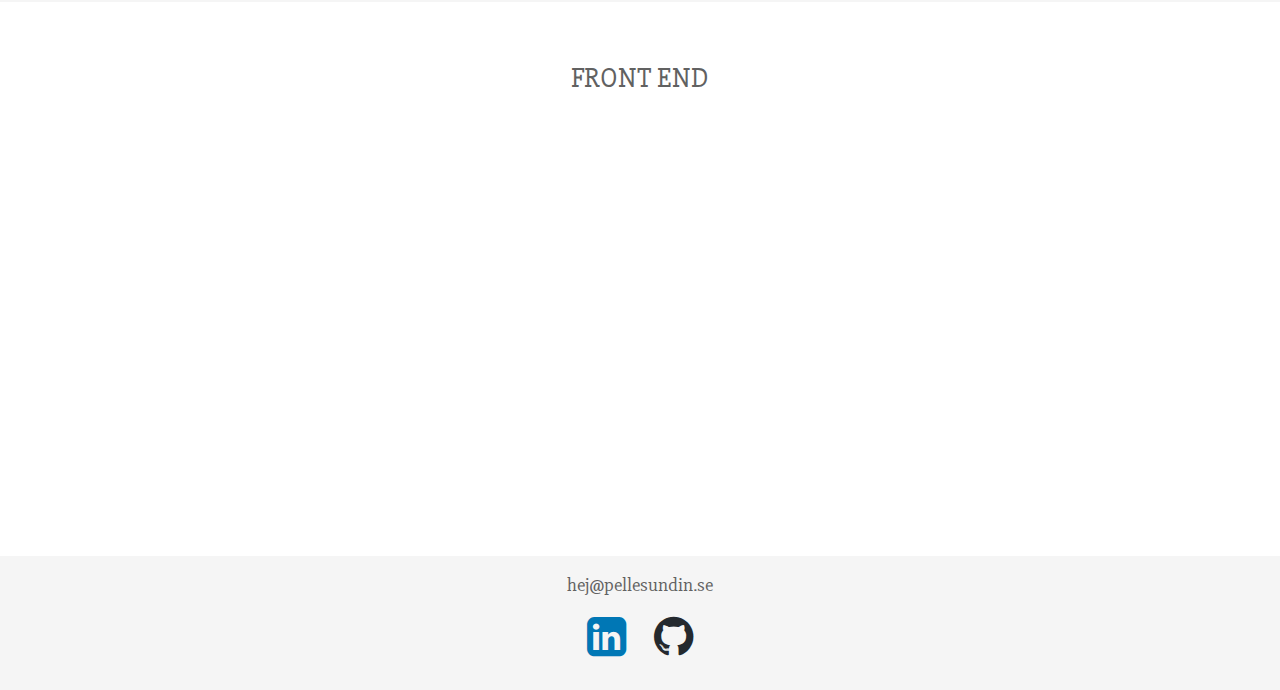
==== commit 7f58a69f: "Fixed for launch" ====
--- a/index.html
+++ b/index.html
@@ -2,10 +2,20 @@
 <html lang="sv">
 
 <head>
+    <!-- Global Site Tag (gtag.js) - Google Analytics -->
+    <script async src="https://www.googletagmanager.com/gtag/js?id=GA_TRACKING_ID"></script>
+    <script>
+        window.dataLayer = window.dataLayer || [];
+        function gtag(){dataLayer.push(arguments);}
+        gtag('js', new Date());
+
+        gtag('config', 'UA-127067697-1');
+    </script>
     <!-- Required meta tags -->
     <meta charset="utf-8">
     <meta name="viewport" content="width=device-width, initial-scale=1.0, maximum-scale=1.0, user-scalable=no" />
     <title>Pelle Sundin</title>
+    <link rel="shortcut icon" type="image/png" href="logos/favicon.png"/>
     <link rel="stylesheet" href="style.css" />
 
     <link rel="stylesheet" href="https://cdnjs.cloudflare.com/ajax/libs/font-awesome/4.7.0/css/font-awesome.min.css">
@@ -35,7 +45,7 @@
     </div>
 
     <nav class="navbar navbar-expand-sm navbar-light sticky-top navFade">
-        <button class="navbar-toggler" type="button" data-toggle="collapse" data-target="#collapsibleNavbar">
+        <button class="navbar-toggler ml-auto" type="button" data-toggle="collapse" data-target="#collapsibleNavbar">
             <span class="navbar-toggler-icon"></span>
         </button>
         <div class="collapse navbar-collapse" id="collapsibleNavbar">
@@ -44,7 +54,7 @@
                 <li class="nav-item"><a class="nav-link" href="#about">Om mig</a></li>
                 <li class="nav-item"><a class="nav-link" href="#ux">UX</a></li>
                 <li class="nav-item"><a class="nav-link" href="#code">Front end</a></li>
-                <li id="mail" class="nav-item"><a class="nav-link" href="mailto:pellesundin@hotmail.com">pellesundin@hotmail.com</a></li>
+                <li id="mail" class="nav-item"><a class="nav-link" href="mailto:hej@pellesundin.se">hej@pellesundin.se</a></li>
             </ul>
         </div>
     </nav>
@@ -81,12 +91,12 @@
             <h3 class="text-center">UX</h3>
             <div class="card-deck align-items-stretch">
                 <div class="card shadow p-3 mb-5 bg-white rounded cardZoom border-0 fadein"> 
-                    <a href="#page/ux1.html">
+                    <a href="page/platsminnen.html">
                         <img  class="card-img-top" src="logos/platsminnen.png" alt="Card image cap">
                         <div class="card-body">
                             <h5 class="card-title text-center">Platsminnen</h5>
-                            <p class="card-text">Skarpt projekt där ett nytt gränssnitt och nya funktioner togs fram.
-                            Projektet utgick från design thinking och en double diamond-process.
+                            <p class="card-text">Skarpt projekt där ett nytt gränssnitt och nya funktioner togs fram för applikationen platsminnen.
+                            Projektet utgick från design thinking.
                             </p>
                             <p class="card-text"><small class="text-muted">Mer info kommer snart</small></p>
                         </div>
@@ -94,7 +104,7 @@
                 </div>
 
             <div class="card shadow p-3 mb-5 bg-white rounded cardZoom border-0 fadein">
-                <a href="#page/ux2.html">
+                <a href="page/coop.html">
                     <img class="card-img-top" src="logos/coop.png" alt="Card image cap">
                     <div class="card-body">
                         <h5 class="card-title text-center">Coop</h5>
@@ -106,10 +116,10 @@
                 </a>
             </div>
             <div class="card shadow p-3 mb-5 bg-white rounded cardZoom border-0 fadein">
-                <a href="#page/ux3.html"><img class="card-img-top" src="logos/tavling.jpg" alt="Card image cap">
+                <a href="page/tankom.html"><img class="card-img-top" src="logos/tavling.jpg" alt="Card image cap">
                     <div class="card-body">
                         <h5 class="card-title text-center">TänkOm!</h5>
-                        <p class="card-text">En designtävling där deltagarna hade 72 timmar på sig att ta fram ett koncept. Avslutades med en pitch framför en jury 
+                        <p class="card-text">En designtävling där deltagarna hade 48 timmar på sig att ta fram ett koncept. Avslutades med en pitch framför en jury 
                         och drygt 120 personer som livesändes på Youtube.
                         </p>
                         <p class="card-text"><small class="text-muted">Mer info kommer snart</small></p>
@@ -134,7 +144,7 @@
 
     <footer>
         <div class="contact">
-            <a id="footerMail" class="contact" href="mailto:pellesundin@hotmail.com">pellesundin@hotmail.com</a>
+            <a id="footerMail" class="contact" href="mailto:hej@pellesundin.se">hej@pellesundin.se</a>
         </div>
         <div id="icons" class="contact">
             <span id="socialIcons">
--- a/style.css
+++ b/style.css
@@ -10,28 +10,31 @@
     text-decoration: none;
 }
 
-h1, h2, h3, h4, a:link {
+h3, h4, a:link {
     font-family: 'Slabo 27px', serif !important;
-}
-
-p {
+    color: #616161 !important;
+}
+
+p, p.card-text {
     font-family: 'Nunito', sans-serif !important;
+    color:#757575;
+    font-size: 120%;
 }
 
 .header {
  /* The image used */
- background-image: url("logos/headerDesk.png");
-
+    background-image: url("logos/headerDesk.png");
+    
  /* Set a specific height */
     min-height: 450px; 
 
- /* Create the parallax scrolling effect */
     position: relative;
     text-align: center;
     color: white;
 }
 
 .headerText {
+    font-family: 'Slabo 27px', serif !important;
     display: inline-block;
     color: #ffffff;
     position: absolute;
@@ -178,12 +181,29 @@
     padding-bottom: 15px;
 }
 
+.contact {
+    margin-bottom: 15px;
+}
+
+#footerMail {
+    font-size: 1.2rem;
+}
+
+.iconsize {
+    font-size: 46px !important;
+}
+
 #socialIcons {
     margin-right: 25px;
 }
 
-/*          Laptopt         */
+/*          Laptop          */
 @media (min-width: 992px) {
+
+    .header {
+        background-size: 100%;
+    }
+
     .col-sm-4 {
         padding-right: 80px !important;
         padding-left: 80px !important;
@@ -200,6 +220,30 @@
 
     .codeText {
         padding-right: 70px !important;
+    }
+
+    /* Ux pages, text and image */
+
+    #processImgLeft, #processTextLeft {
+        padding-left: 100px;
+    }
+
+    #processTextRight, #processImgRight {
+        padding-right: 100px;
+    }
+    .uxPadding {
+        margin-top: 60px;
+        margin-bottom: 60px;
+    }
+
+    .uxsection {
+        margin-bottom: 100px;
+    }
+
+    .tankompitch {
+    display: block;
+    margin-left: auto;
+    margin-right: auto;
     }
 }
 
@@ -223,26 +267,20 @@
         padding-right: 34px !important;
         padding-left: 34px !important;
     }
+    
+    #processImgLeft, #processTextLeft {
+        margin-bottom: 8px;
+    }
+
+    #processTextRight, #processImgRight {
+        margin-top: 8px;
+    }
 }
 
 /* Ux pages, text and image */
 
-#processImgLeft, #processTextLeft {
-    padding-left: 100px;
-}
-
-#processTextRight, #processImgRight {
-    padding-right: 100px;
-}
-
 .uxImg {
-    width: 85% !important;
     border-radius: 5px;
-}
-
-.uxPadding {
-    margin-top: 60px;
-    margin-bottom: 60px;
 }
 
 .backArrow {
@@ -251,4 +289,9 @@
 
 hr {
     width: 92%;
+}
+
+.uxsection {
+    margin-left: 0 !important;
+    margin-right: 0 !important;
 }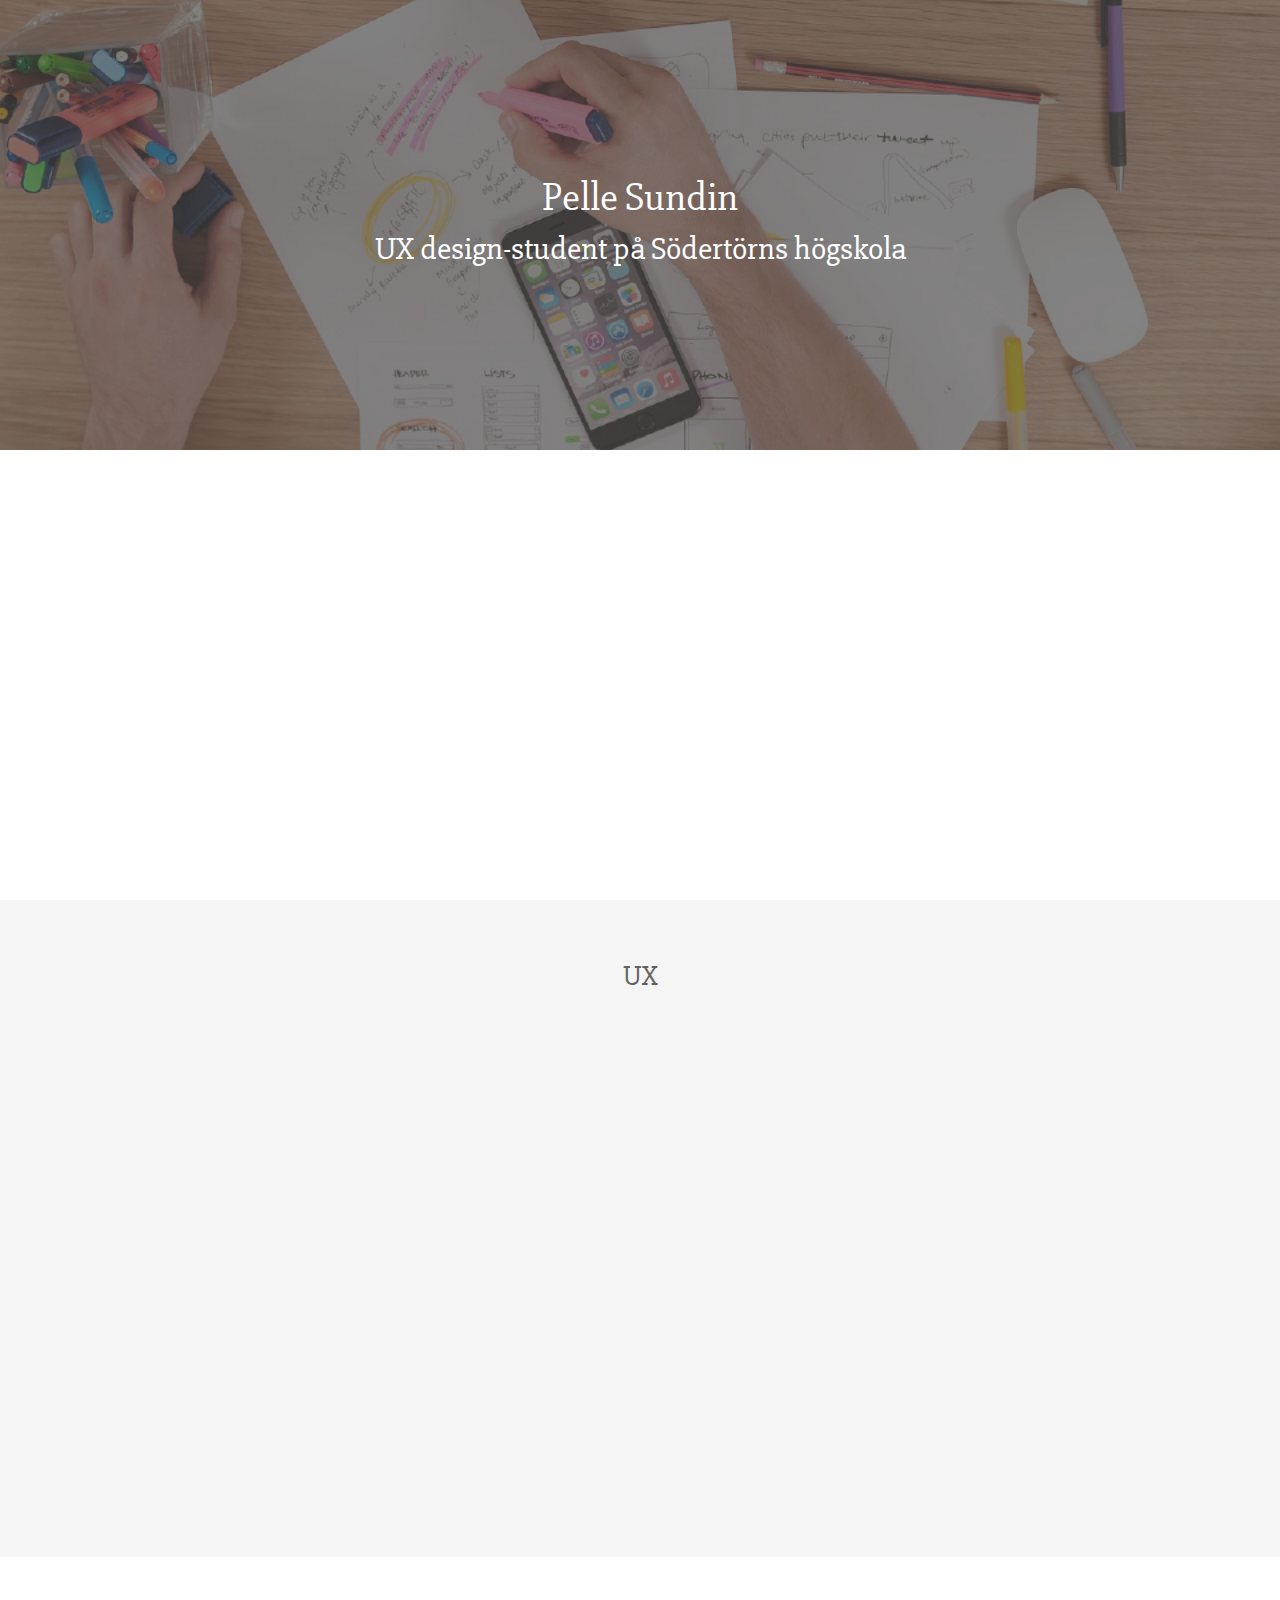
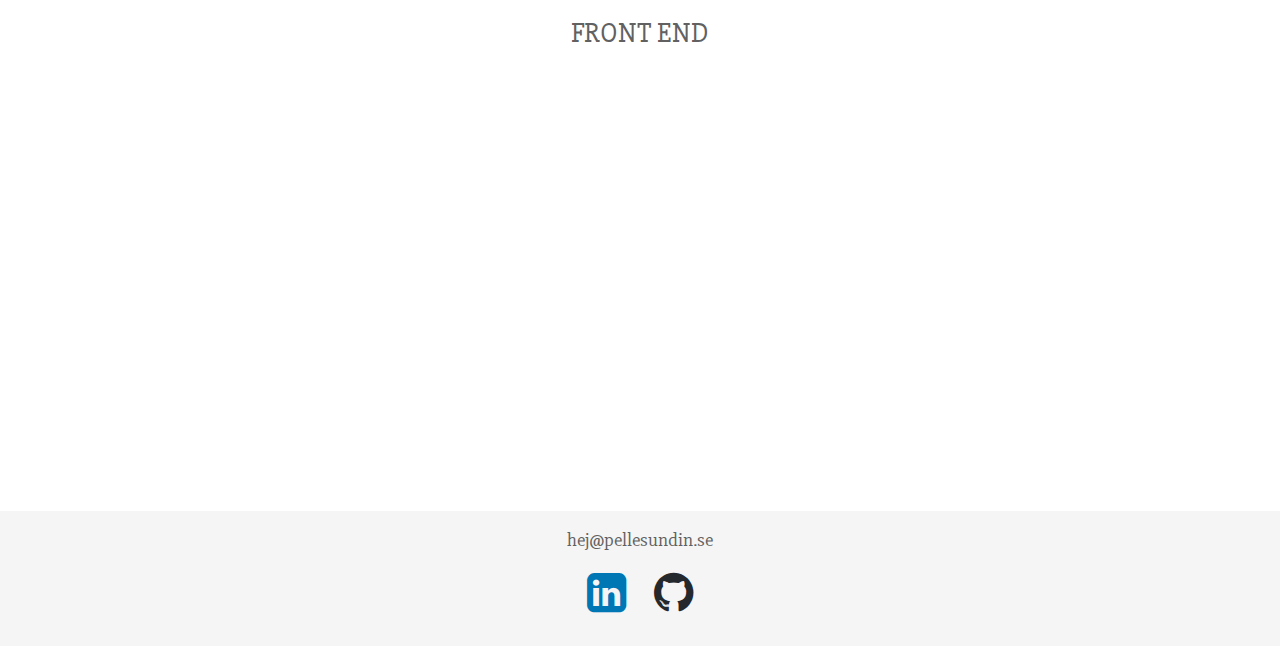
==== commit cb35e48d: "erased coming soon-text on cards" ====
--- a/index.html
+++ b/index.html
@@ -98,7 +98,6 @@
                             <p class="card-text">Skarpt projekt där ett nytt gränssnitt och nya funktioner togs fram för applikationen platsminnen.
                             Projektet utgick från design thinking.
                             </p>
-                            <p class="card-text"><small class="text-muted">Mer info kommer snart</small></p>
                         </div>
                     </a>   
                 </div>
@@ -111,7 +110,6 @@
                         <p class="card-text">Fiktivt projekt där tjänstedesign stod i fokus. Ett koncept togs fram som 
                         låter kunderna scanna varor med mobilen och som uppmuntrar till ett mer ekologiskt handlande och tänk.
                         </p>
-                        <p class="card-text"><small class="text-muted">Mer info kommer snart</small></p>
                     </div>
                 </a>
             </div>
@@ -122,7 +120,6 @@
                         <p class="card-text">En designtävling där deltagarna hade 48 timmar på sig att ta fram ett koncept. Avslutades med en pitch framför en jury 
                         och drygt 120 personer som livesändes på Youtube.
                         </p>
-                        <p class="card-text"><small class="text-muted">Mer info kommer snart</small></p>
                     </div>
                 </a>    
             </div>
